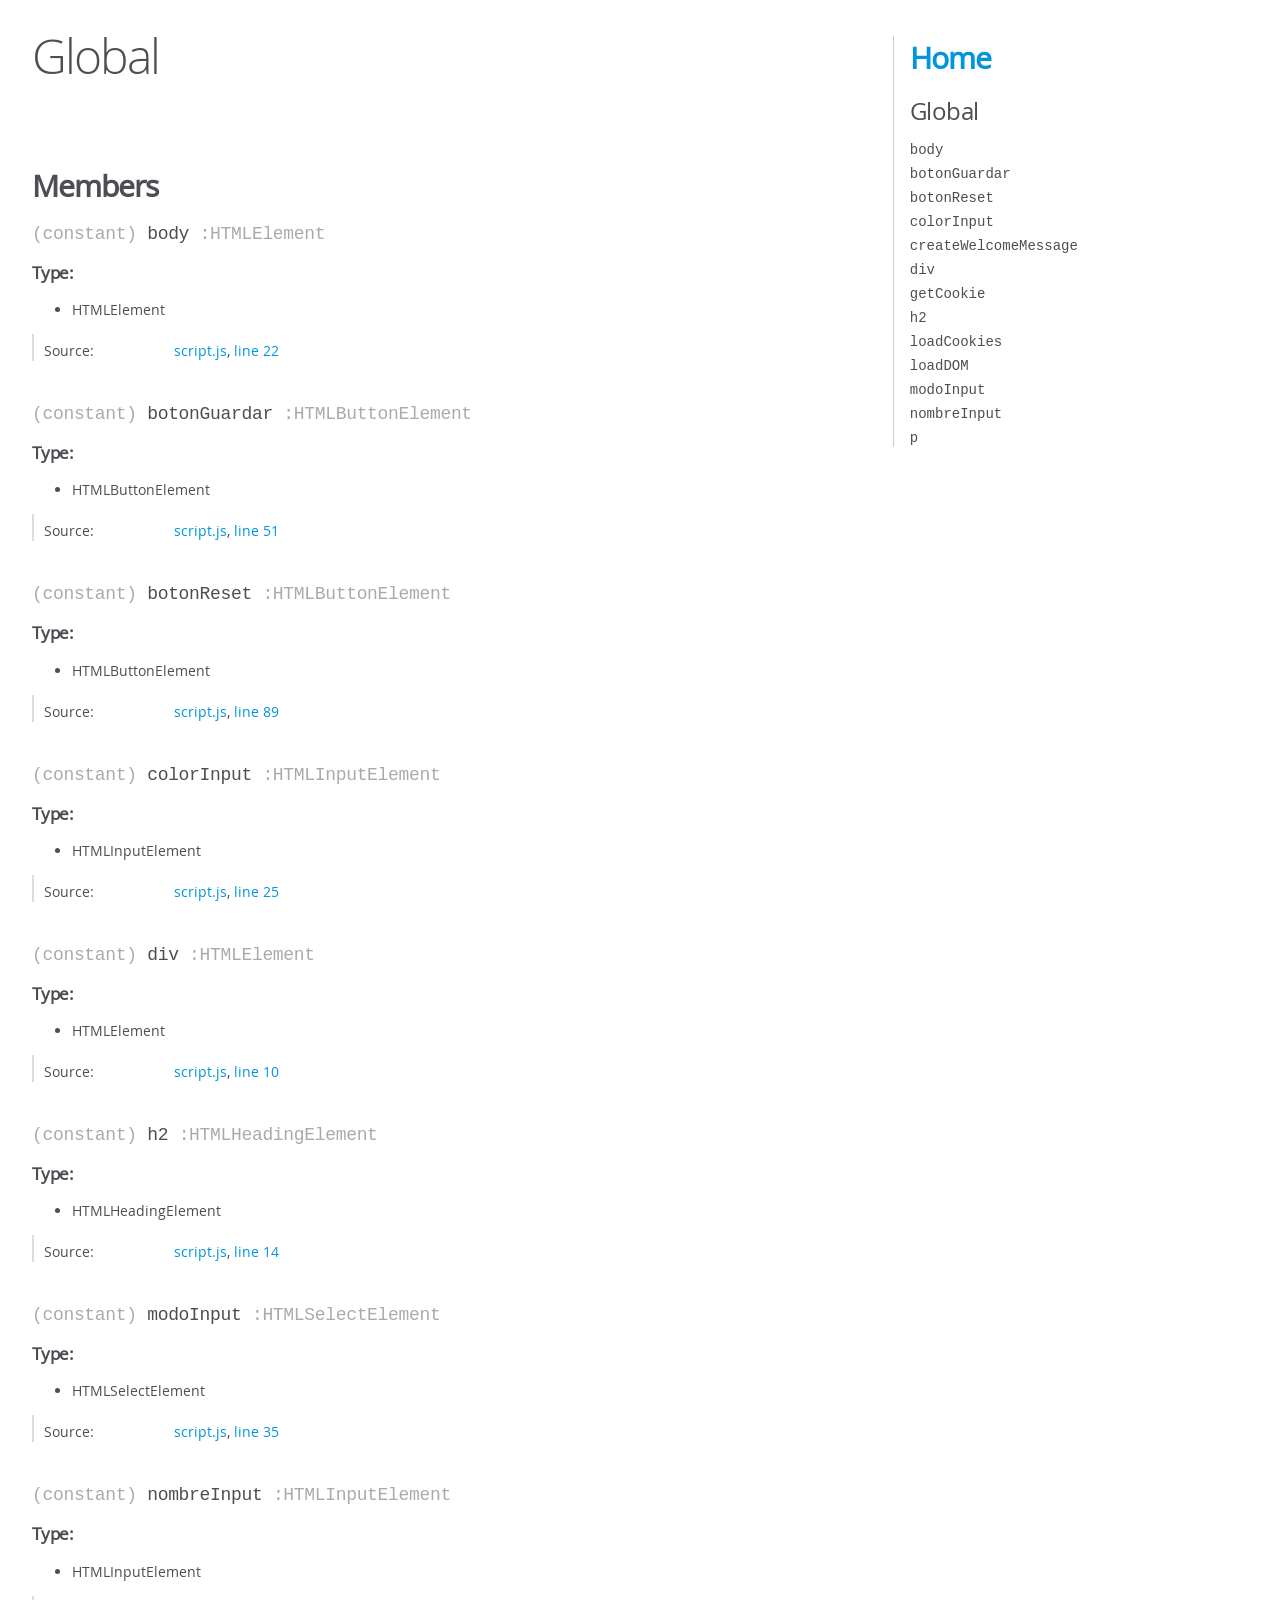
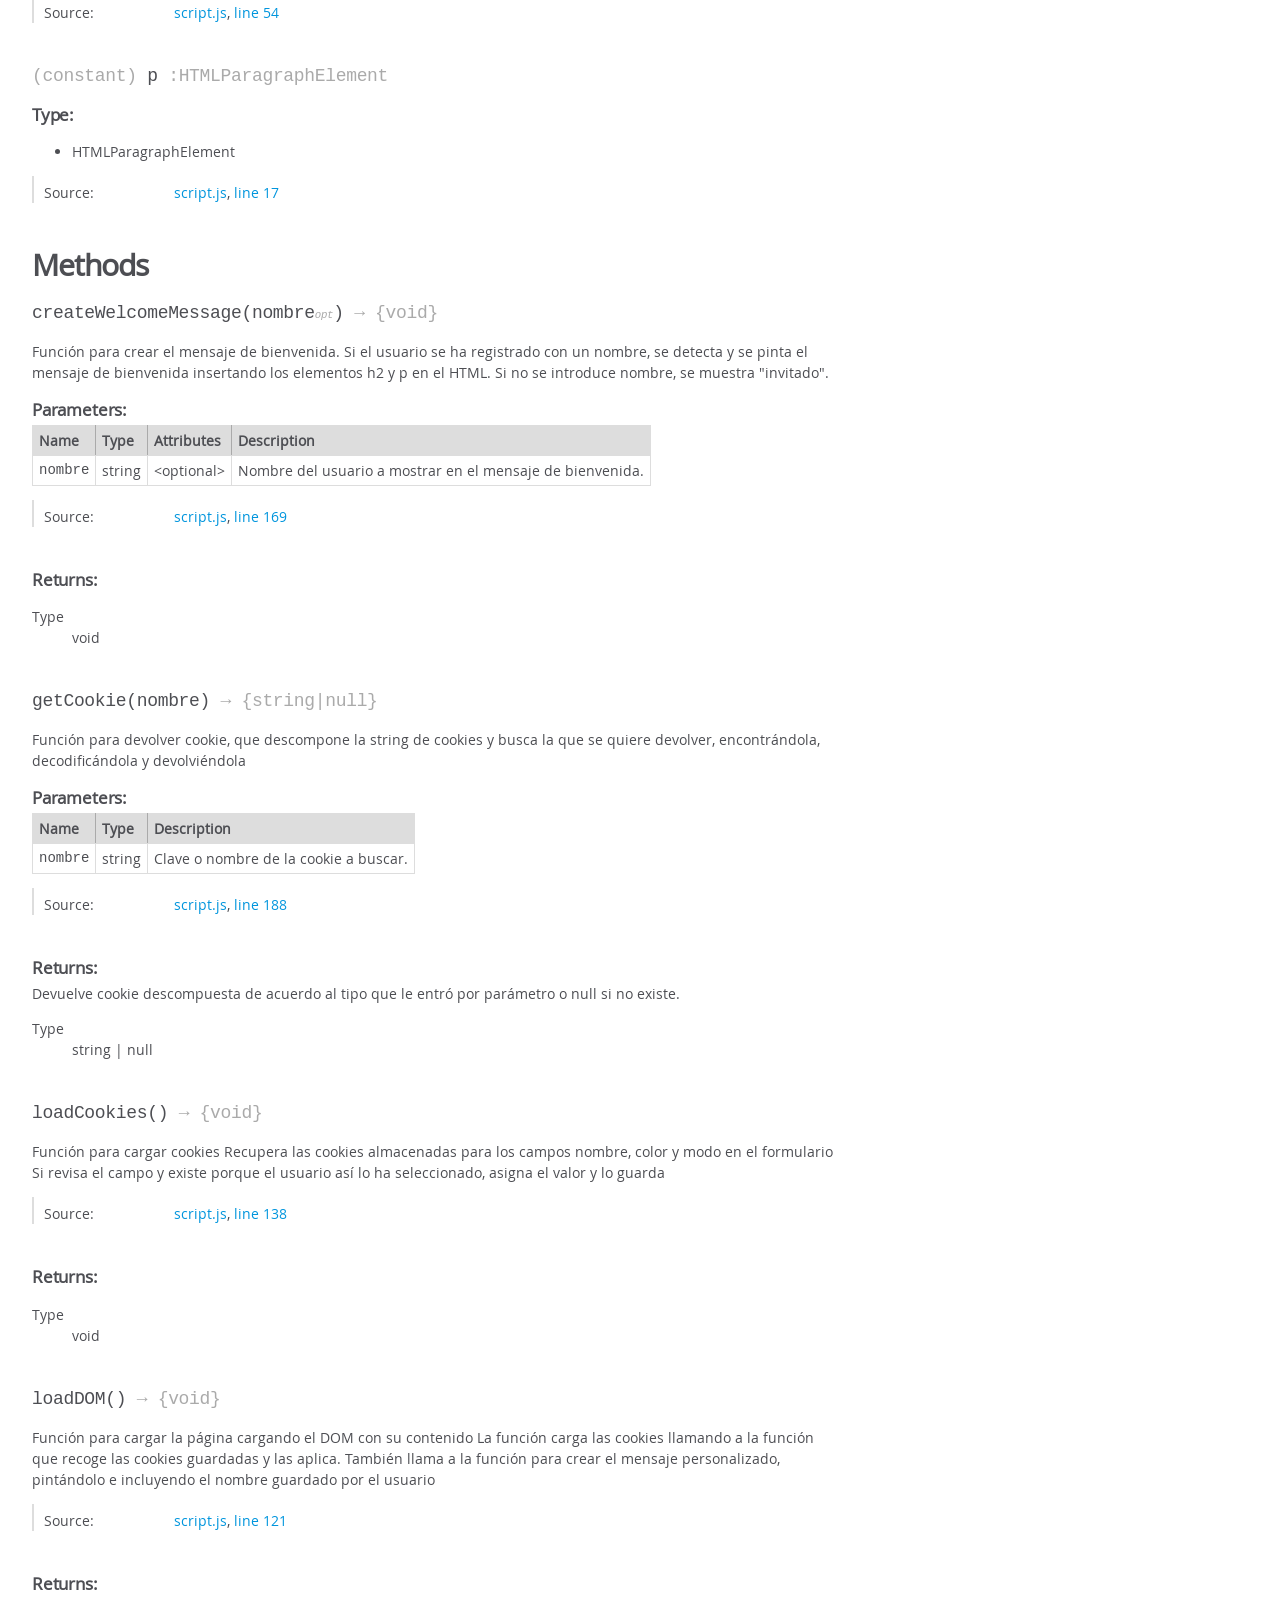
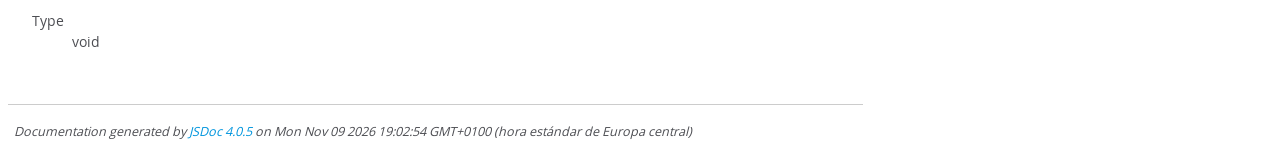
==== docs/global.html @ a6673b7a "Update project structure and functionality. Script.js programming and documentation . Generate docum" ====
<!DOCTYPE html>
<html lang="en">
<head>
    <meta charset="utf-8">
    <title>JSDoc: Global</title>

    <script src="scripts/prettify/prettify.js"> </script>
    <script src="scripts/prettify/lang-css.js"> </script>
    <!--[if lt IE 9]>
      <script src="//html5shiv.googlecode.com/svn/trunk/html5.js"></script>
    <![endif]-->
    <link type="text/css" rel="stylesheet" href="styles/prettify-tomorrow.css">
    <link type="text/css" rel="stylesheet" href="styles/jsdoc-default.css">
</head>

<body>

<div id="main">

    <h1 class="page-title">Global</h1>

    




<section>

<header>
    
        <h2></h2>
        
    
</header>

<article>
    <div class="container-overview">
    
        

        


<dl class="details">

    

    

    

    

    

    

    

    

    

    

    

    

    

    

    

    
</dl>


        
    
    </div>

    

    

    

    

    

    

    
        <h3 class="subsection-title">Members</h3>

        
            
<h4 class="name" id="body"><span class="type-signature">(constant) </span>body<span class="type-signature"> :HTMLElement</span></h4>






    <h5>Type:</h5>
    <ul>
        <li>
            
<span class="param-type">HTMLElement</span>


        </li>
    </ul>





<dl class="details">

    

    

    

    

    

    

    

    

    

    

    

    

    
    <dt class="tag-source">Source:</dt>
    <dd class="tag-source"><ul class="dummy"><li>
        <a href="script.js.html">script.js</a>, <a href="script.js.html#line22">line 22</a>
    </li></ul></dd>
    

    

    

    
</dl>






        
            
<h4 class="name" id="botonGuardar"><span class="type-signature">(constant) </span>botonGuardar<span class="type-signature"> :HTMLButtonElement</span></h4>






    <h5>Type:</h5>
    <ul>
        <li>
            
<span class="param-type">HTMLButtonElement</span>


        </li>
    </ul>





<dl class="details">

    

    

    

    

    

    

    

    

    

    

    

    

    
    <dt class="tag-source">Source:</dt>
    <dd class="tag-source"><ul class="dummy"><li>
        <a href="script.js.html">script.js</a>, <a href="script.js.html#line51">line 51</a>
    </li></ul></dd>
    

    

    

    
</dl>






        
            
<h4 class="name" id="botonReset"><span class="type-signature">(constant) </span>botonReset<span class="type-signature"> :HTMLButtonElement</span></h4>






    <h5>Type:</h5>
    <ul>
        <li>
            
<span class="param-type">HTMLButtonElement</span>


        </li>
    </ul>





<dl class="details">

    

    

    

    

    

    

    

    

    

    

    

    

    
    <dt class="tag-source">Source:</dt>
    <dd class="tag-source"><ul class="dummy"><li>
        <a href="script.js.html">script.js</a>, <a href="script.js.html#line89">line 89</a>
    </li></ul></dd>
    

    

    

    
</dl>






        
            
<h4 class="name" id="colorInput"><span class="type-signature">(constant) </span>colorInput<span class="type-signature"> :HTMLInputElement</span></h4>






    <h5>Type:</h5>
    <ul>
        <li>
            
<span class="param-type">HTMLInputElement</span>


        </li>
    </ul>





<dl class="details">

    

    

    

    

    

    

    

    

    

    

    

    

    
    <dt class="tag-source">Source:</dt>
    <dd class="tag-source"><ul class="dummy"><li>
        <a href="script.js.html">script.js</a>, <a href="script.js.html#line25">line 25</a>
    </li></ul></dd>
    

    

    

    
</dl>






        
            
<h4 class="name" id="div"><span class="type-signature">(constant) </span>div<span class="type-signature"> :HTMLElement</span></h4>






    <h5>Type:</h5>
    <ul>
        <li>
            
<span class="param-type">HTMLElement</span>


        </li>
    </ul>





<dl class="details">

    

    

    

    

    

    

    

    

    

    

    

    

    
    <dt class="tag-source">Source:</dt>
    <dd class="tag-source"><ul class="dummy"><li>
        <a href="script.js.html">script.js</a>, <a href="script.js.html#line10">line 10</a>
    </li></ul></dd>
    

    

    

    
</dl>






        
            
<h4 class="name" id="h2"><span class="type-signature">(constant) </span>h2<span class="type-signature"> :HTMLHeadingElement</span></h4>






    <h5>Type:</h5>
    <ul>
        <li>
            
<span class="param-type">HTMLHeadingElement</span>


        </li>
    </ul>





<dl class="details">

    

    

    

    

    

    

    

    

    

    

    

    

    
    <dt class="tag-source">Source:</dt>
    <dd class="tag-source"><ul class="dummy"><li>
        <a href="script.js.html">script.js</a>, <a href="script.js.html#line14">line 14</a>
    </li></ul></dd>
    

    

    

    
</dl>






        
            
<h4 class="name" id="modoInput"><span class="type-signature">(constant) </span>modoInput<span class="type-signature"> :HTMLSelectElement</span></h4>






    <h5>Type:</h5>
    <ul>
        <li>
            
<span class="param-type">HTMLSelectElement</span>


        </li>
    </ul>





<dl class="details">

    

    

    

    

    

    

    

    

    

    

    

    

    
    <dt class="tag-source">Source:</dt>
    <dd class="tag-source"><ul class="dummy"><li>
        <a href="script.js.html">script.js</a>, <a href="script.js.html#line35">line 35</a>
    </li></ul></dd>
    

    

    

    
</dl>






        
            
<h4 class="name" id="nombreInput"><span class="type-signature">(constant) </span>nombreInput<span class="type-signature"> :HTMLInputElement</span></h4>






    <h5>Type:</h5>
    <ul>
        <li>
            
<span class="param-type">HTMLInputElement</span>


        </li>
    </ul>





<dl class="details">

    

    

    

    

    

    

    

    

    

    

    

    

    
    <dt class="tag-source">Source:</dt>
    <dd class="tag-source"><ul class="dummy"><li>
        <a href="script.js.html">script.js</a>, <a href="script.js.html#line54">line 54</a>
    </li></ul></dd>
    

    

    

    
</dl>






        
            
<h4 class="name" id="p"><span class="type-signature">(constant) </span>p<span class="type-signature"> :HTMLParagraphElement</span></h4>






    <h5>Type:</h5>
    <ul>
        <li>
            
<span class="param-type">HTMLParagraphElement</span>


        </li>
    </ul>





<dl class="details">

    

    

    

    

    

    

    

    

    

    

    

    

    
    <dt class="tag-source">Source:</dt>
    <dd class="tag-source"><ul class="dummy"><li>
        <a href="script.js.html">script.js</a>, <a href="script.js.html#line17">line 17</a>
    </li></ul></dd>
    

    

    

    
</dl>






        
    

    
        <h3 class="subsection-title">Methods</h3>

        
            

    

    
    <h4 class="name" id="createWelcomeMessage"><span class="type-signature"></span>createWelcomeMessage<span class="signature">(nombre<span class="signature-attributes">opt</span>)</span><span class="type-signature"> &rarr; {void}</span></h4>
    

    



<div class="description">
    Función para crear el mensaje de bienvenida. Si el usuario se ha registrado con un nombre, se detecta y se pinta el mensaje de bienvenida insertando los elementos h2 y p en el HTML. Si no se introduce nombre, se muestra "invitado".
</div>









    <h5>Parameters:</h5>
    

<table class="params">
    <thead>
    <tr>
        
        <th>Name</th>
        

        <th>Type</th>

        
        <th>Attributes</th>
        

        

        <th class="last">Description</th>
    </tr>
    </thead>

    <tbody>
    

        <tr>
            
                <td class="name"><code>nombre</code></td>
            

            <td class="type">
            
                
<span class="param-type">string</span>


            
            </td>

            
                <td class="attributes">
                
                    &lt;optional><br>
                

                

                
                </td>
            

            

            <td class="description last">Nombre del usuario a mostrar en el mensaje de bienvenida.</td>
        </tr>

    
    </tbody>
</table>






<dl class="details">

    

    

    

    

    

    

    

    

    

    

    

    

    
    <dt class="tag-source">Source:</dt>
    <dd class="tag-source"><ul class="dummy"><li>
        <a href="script.js.html">script.js</a>, <a href="script.js.html#line169">line 169</a>
    </li></ul></dd>
    

    

    

    
</dl>















<h5>Returns:</h5>

        


<dl>
    <dt>
        Type
    </dt>
    <dd>
        
<span class="param-type">void</span>


    </dd>
</dl>

    





        
            

    

    
    <h4 class="name" id="getCookie"><span class="type-signature"></span>getCookie<span class="signature">(nombre)</span><span class="type-signature"> &rarr; {string|null}</span></h4>
    

    



<div class="description">
    Función para devolver cookie, que descompone la string de cookies y busca la que se quiere devolver, encontrándola, decodificándola y devolviéndola
</div>









    <h5>Parameters:</h5>
    

<table class="params">
    <thead>
    <tr>
        
        <th>Name</th>
        

        <th>Type</th>

        

        

        <th class="last">Description</th>
    </tr>
    </thead>

    <tbody>
    

        <tr>
            
                <td class="name"><code>nombre</code></td>
            

            <td class="type">
            
                
<span class="param-type">string</span>


            
            </td>

            

            

            <td class="description last">Clave o nombre de la cookie a buscar.</td>
        </tr>

    
    </tbody>
</table>






<dl class="details">

    

    

    

    

    

    

    

    

    

    

    

    

    
    <dt class="tag-source">Source:</dt>
    <dd class="tag-source"><ul class="dummy"><li>
        <a href="script.js.html">script.js</a>, <a href="script.js.html#line188">line 188</a>
    </li></ul></dd>
    

    

    

    
</dl>















<h5>Returns:</h5>

        
<div class="param-desc">
    Devuelve cookie descompuesta de acuerdo al tipo que le entró por parámetro o null si no existe.
</div>



<dl>
    <dt>
        Type
    </dt>
    <dd>
        
<span class="param-type">string</span>
|

<span class="param-type">null</span>


    </dd>
</dl>

    





        
            

    

    
    <h4 class="name" id="loadCookies"><span class="type-signature"></span>loadCookies<span class="signature">()</span><span class="type-signature"> &rarr; {void}</span></h4>
    

    



<div class="description">
    Función para cargar cookiesRecupera las cookies almacenadas para los campos nombre, color y modo en el formularioSi revisa el campo y existe porque el usuario así lo ha seleccionado, asigna el valor y lo guarda
</div>













<dl class="details">

    

    

    

    

    

    

    

    

    

    

    

    

    
    <dt class="tag-source">Source:</dt>
    <dd class="tag-source"><ul class="dummy"><li>
        <a href="script.js.html">script.js</a>, <a href="script.js.html#line138">line 138</a>
    </li></ul></dd>
    

    

    

    
</dl>















<h5>Returns:</h5>

        


<dl>
    <dt>
        Type
    </dt>
    <dd>
        
<span class="param-type">void</span>


    </dd>
</dl>

    





        
            

    

    
    <h4 class="name" id="loadDOM"><span class="type-signature"></span>loadDOM<span class="signature">()</span><span class="type-signature"> &rarr; {void}</span></h4>
    

    



<div class="description">
    Función para cargar la página cargando el DOM con su contenidoLa función carga las cookies llamando a la función que recoge las cookies guardadas y las aplica.También llama a la función para crear el mensaje personalizado, pintándolo e incluyendo el nombre guardado por el usuario
</div>













<dl class="details">

    

    

    

    

    

    

    

    

    

    

    

    

    
    <dt class="tag-source">Source:</dt>
    <dd class="tag-source"><ul class="dummy"><li>
        <a href="script.js.html">script.js</a>, <a href="script.js.html#line121">line 121</a>
    </li></ul></dd>
    

    

    

    
</dl>















<h5>Returns:</h5>

        


<dl>
    <dt>
        Type
    </dt>
    <dd>
        
<span class="param-type">void</span>


    </dd>
</dl>

    





        
    

    

    
</article>

</section>




</div>

<nav>
    <h2><a href="index.html">Home</a></h2><h3>Global</h3><ul><li><a href="global.html#body">body</a></li><li><a href="global.html#botonGuardar">botonGuardar</a></li><li><a href="global.html#botonReset">botonReset</a></li><li><a href="global.html#colorInput">colorInput</a></li><li><a href="global.html#createWelcomeMessage">createWelcomeMessage</a></li><li><a href="global.html#div">div</a></li><li><a href="global.html#getCookie">getCookie</a></li><li><a href="global.html#h2">h2</a></li><li><a href="global.html#loadCookies">loadCookies</a></li><li><a href="global.html#loadDOM">loadDOM</a></li><li><a href="global.html#modoInput">modoInput</a></li><li><a href="global.html#nombreInput">nombreInput</a></li><li><a href="global.html#p">p</a></li></ul>
</nav>

<br class="clear">

<footer>
    Documentation generated by <a href="https://github.com/jsdoc/jsdoc">JSDoc 4.0.5</a> on Mon Nov 09 2026 19:02:54 GMT+0100 (hora estándar de Europa central)
</footer>

<script> prettyPrint(); </script>
<script src="scripts/linenumber.js"> </script>
</body>
</html>
---- docs/styles/prettify-tomorrow.css ----
/* Tomorrow Theme */
/* Original theme - https://github.com/chriskempson/tomorrow-theme */
/* Pretty printing styles. Used with prettify.js. */
/* SPAN elements with the classes below are added by prettyprint. */
/* plain text */
.pln {
  color: #4d4d4c; }

@media screen {
  /* string content */
  .str {
    color: #718c00; }

  /* a keyword */
  .kwd {
    color: #8959a8; }

  /* a comment */
  .com {
    color: #8e908c; }

  /* a type name */
  .typ {
    color: #4271ae; }

  /* a literal value */
  .lit {
    color: #f5871f; }

  /* punctuation */
  .pun {
    color: #4d4d4c; }

  /* lisp open bracket */
  .opn {
    color: #4d4d4c; }

  /* lisp close bracket */
  .clo {
    color: #4d4d4c; }

  /* a markup tag name */
  .tag {
    color: #c82829; }

  /* a markup attribute name */
  .atn {
    color: #f5871f; }

  /* a markup attribute value */
  .atv {
    color: #3e999f; }

  /* a declaration */
  .dec {
    color: #f5871f; }

  /* a variable name */
  .var {
    color: #c82829; }

  /* a function name */
  .fun {
    color: #4271ae; } }
/* Use higher contrast and text-weight for printable form. */
@media print, projection {
  .str {
    color: #060; }

  .kwd {
    color: #006;
    font-weight: bold; }

  .com {
    color: #600;
    font-style: italic; }

  .typ {
    color: #404;
    font-weight: bold; }

  .lit {
    color: #044; }

  .pun, .opn, .clo {
    color: #440; }

  .tag {
    color: #006;
    font-weight: bold; }

  .atn {
    color: #404; }

  .atv {
    color: #060; } }
/* Style */
/*
pre.prettyprint {
  background: white;
  font-family: Consolas, Monaco, 'Andale Mono', monospace;
  font-size: 12px;
  line-height: 1.5;
  border: 1px solid #ccc;
  padding: 10px; }
*/

/* Specify class=linenums on a pre to get line numbering */
ol.linenums {
  margin-top: 0;
  margin-bottom: 0; }

/* IE indents via margin-left */
li.L0,
li.L1,
li.L2,
li.L3,
li.L4,
li.L5,
li.L6,
li.L7,
li.L8,
li.L9 {
  /* */ }

/* Alternate shading for lines */
li.L1,
li.L3,
li.L5,
li.L7,
li.L9 {
  /* */ }
---- docs/styles/jsdoc-default.css ----
@font-face {
    font-family: 'Open Sans';
    font-weight: normal;
    font-style: normal;
    src: url('../fonts/OpenSans-Regular-webfont.eot');
    src:
        local('Open Sans'),
        local('OpenSans'),
        url('../fonts/OpenSans-Regular-webfont.eot?#iefix') format('embedded-opentype'),
        url('../fonts/OpenSans-Regular-webfont.woff') format('woff'),
        url('../fonts/OpenSans-Regular-webfont.svg#open_sansregular') format('svg');
}

@font-face {
    font-family: 'Open Sans Light';
    font-weight: normal;
    font-style: normal;
    src: url('../fonts/OpenSans-Light-webfont.eot');
    src:
        local('Open Sans Light'),
        local('OpenSans Light'),
        url('../fonts/OpenSans-Light-webfont.eot?#iefix') format('embedded-opentype'),
        url('../fonts/OpenSans-Light-webfont.woff') format('woff'),
        url('../fonts/OpenSans-Light-webfont.svg#open_sanslight') format('svg');
}

html
{
    overflow: auto;
    background-color: #fff;
    font-size: 14px;
}

body
{
    font-family: 'Open Sans', sans-serif;
    line-height: 1.5;
    color: #4d4e53;
    background-color: white;
}

a, a:visited, a:active {
    color: #0095dd;
    text-decoration: none;
}

a:hover {
    text-decoration: underline;
}

header
{
    display: block;
    padding: 0px 4px;
}

tt, code, kbd, samp {
    font-family: Consolas, Monaco, 'Andale Mono', monospace;
}

.class-description {
    font-size: 130%;
    line-height: 140%;
    margin-bottom: 1em;
    margin-top: 1em;
}

.class-description:empty {
    margin: 0;
}

#main {
    float: left;
    width: 70%;
}

article dl {
    margin-bottom: 40px;
}

article img {
  max-width: 100%;
}

section
{
    display: block;
    background-color: #fff;
    padding: 12px 24px;
    border-bottom: 1px solid #ccc;
    margin-right: 30px;
}

.variation {
    display: none;
}

.signature-attributes {
    font-size: 60%;
    color: #aaa;
    font-style: italic;
    font-weight: lighter;
}

nav
{
    display: block;
    float: right;
    margin-top: 28px;
    width: 30%;
    box-sizing: border-box;
    border-left: 1px solid #ccc;
    padding-left: 16px;
}

nav ul {
    font-family: 'Lucida Grande', 'Lucida Sans Unicode', arial, sans-serif;
    font-size: 100%;
    line-height: 17px;
    padding: 0;
    margin: 0;
    list-style-type: none;
}

nav ul a, nav ul a:visited, nav ul a:active {
    font-family: Consolas, Monaco, 'Andale Mono', monospace;
    line-height: 18px;
    color: #4D4E53;
}

nav h3 {
    margin-top: 12px;
}

nav li {
    margin-top: 6px;
}

footer {
    display: block;
    padding: 6px;
    margin-top: 12px;
    font-style: italic;
    font-size: 90%;
}

h1, h2, h3, h4 {
    font-weight: 200;
    margin: 0;
}

h1
{
    font-family: 'Open Sans Light', sans-serif;
    font-size: 48px;
    letter-spacing: -2px;
    margin: 12px 24px 20px;
}

h2, h3.subsection-title
{
    font-size: 30px;
    font-weight: 700;
    letter-spacing: -1px;
    margin-bottom: 12px;
}

h3
{
    font-size: 24px;
    letter-spacing: -0.5px;
    margin-bottom: 12px;
}

h4
{
    font-size: 18px;
    letter-spacing: -0.33px;
    margin-bottom: 12px;
    color: #4d4e53;
}

h5, .container-overview .subsection-title
{
    font-size: 120%;
    font-weight: bold;
    letter-spacing: -0.01em;
    margin: 8px 0 3px 0;
}

h6
{
    font-size: 100%;
    letter-spacing: -0.01em;
    margin: 6px 0 3px 0;
    font-style: italic;
}

table
{
    border-spacing: 0;
    border: 0;
    border-collapse: collapse;
}

td, th
{
    border: 1px solid #ddd;
    margin: 0px;
    text-align: left;
    vertical-align: top;
    padding: 4px 6px;
    display: table-cell;
}

thead tr
{
    background-color: #ddd;
    font-weight: bold;
}

th { border-right: 1px solid #aaa; }
tr > th:last-child { border-right: 1px solid #ddd; }

.ancestors, .attribs { color: #999; }
.ancestors a, .attribs a
{
    color: #999 !important;
    text-decoration: none;
}

.clear
{
    clear: both;
}

.important
{
    font-weight: bold;
    color: #950B02;
}

.yes-def {
    text-indent: -1000px;
}

.type-signature {
    color: #aaa;
}

.name, .signature {
    font-family: Consolas, Monaco, 'Andale Mono', monospace;
}

.details { margin-top: 14px; border-left: 2px solid #DDD; }
.details dt { width: 120px; float: left; padding-left: 10px;  padding-top: 6px; }
.details dd { margin-left: 70px; }
.details ul { margin: 0; }
.details ul { list-style-type: none; }
.details li { margin-left: 30px; padding-top: 6px; }
.details pre.prettyprint { margin: 0 }
.details .object-value { padding-top: 0; }

.description {
    margin-bottom: 1em;
    margin-top: 1em;
}

.code-caption
{
    font-style: italic;
    font-size: 107%;
    margin: 0;
}

.source
{
    border: 1px solid #ddd;
    width: 80%;
    overflow: auto;
}

.prettyprint.source {
    width: inherit;
}

.source code
{
    font-size: 100%;
    line-height: 18px;
    display: block;
    padding: 4px 12px;
    margin: 0;
    background-color: #fff;
    color: #4D4E53;
}

.prettyprint code span.line
{
  display: inline-block;
}

.prettyprint.linenums
{
  padding-left: 70px;
  -webkit-user-select: none;
  -moz-user-select: none;
  -ms-user-select: none;
  user-select: none;
}

.prettyprint.linenums ol
{
  padding-left: 0;
}

.prettyprint.linenums li
{
  border-left: 3px #ddd solid;
}

.prettyprint.linenums li.selected,
.prettyprint.linenums li.selected *
{
  background-color: lightyellow;
}

.prettyprint.linenums li *
{
  -webkit-user-select: text;
  -moz-user-select: text;
  -ms-user-select: text;
  user-select: text;
}

.params .name, .props .name, .name code {
    color: #4D4E53;
    font-family: Consolas, Monaco, 'Andale Mono', monospace;
    font-size: 100%;
}

.params td.description > p:first-child,
.props td.description > p:first-child
{
    margin-top: 0;
    padding-top: 0;
}

.params td.description > p:last-child,
.props td.description > p:last-child
{
    margin-bottom: 0;
    padding-bottom: 0;
}

.disabled {
    color: #454545;
}
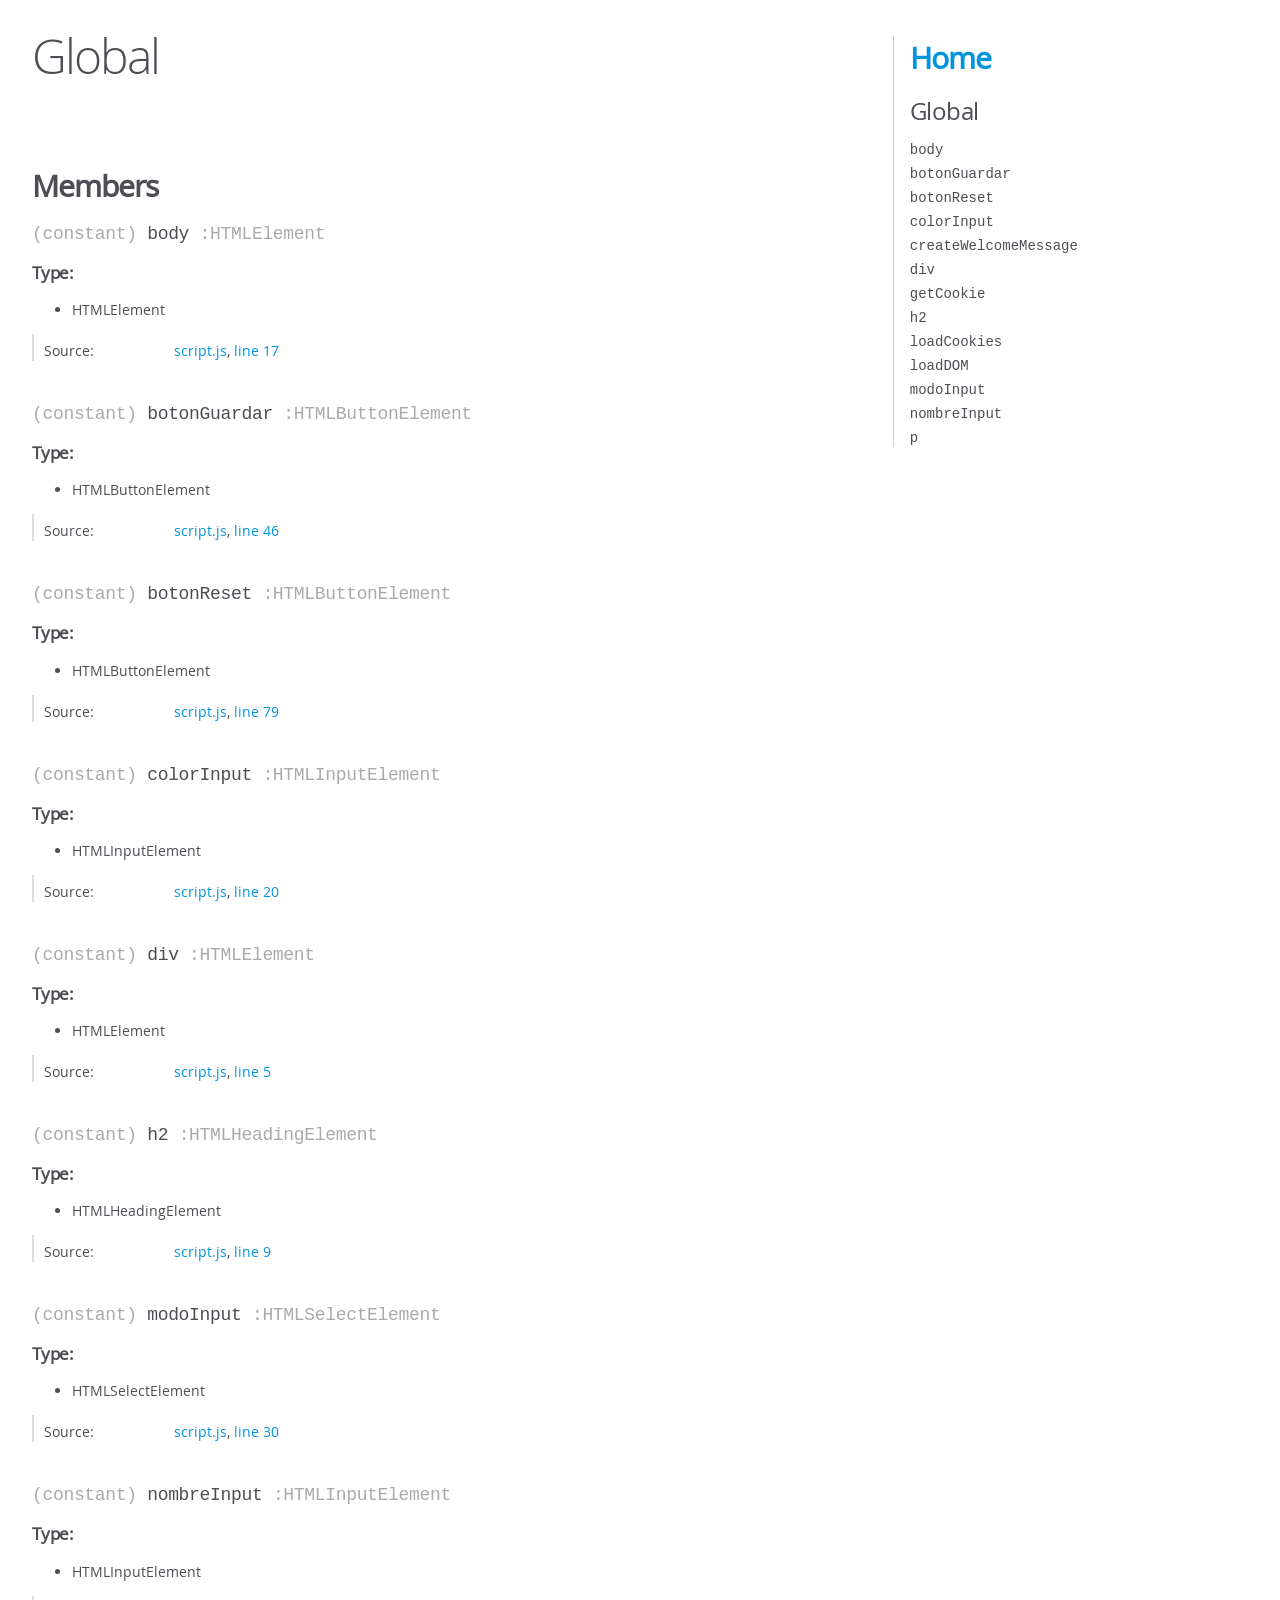
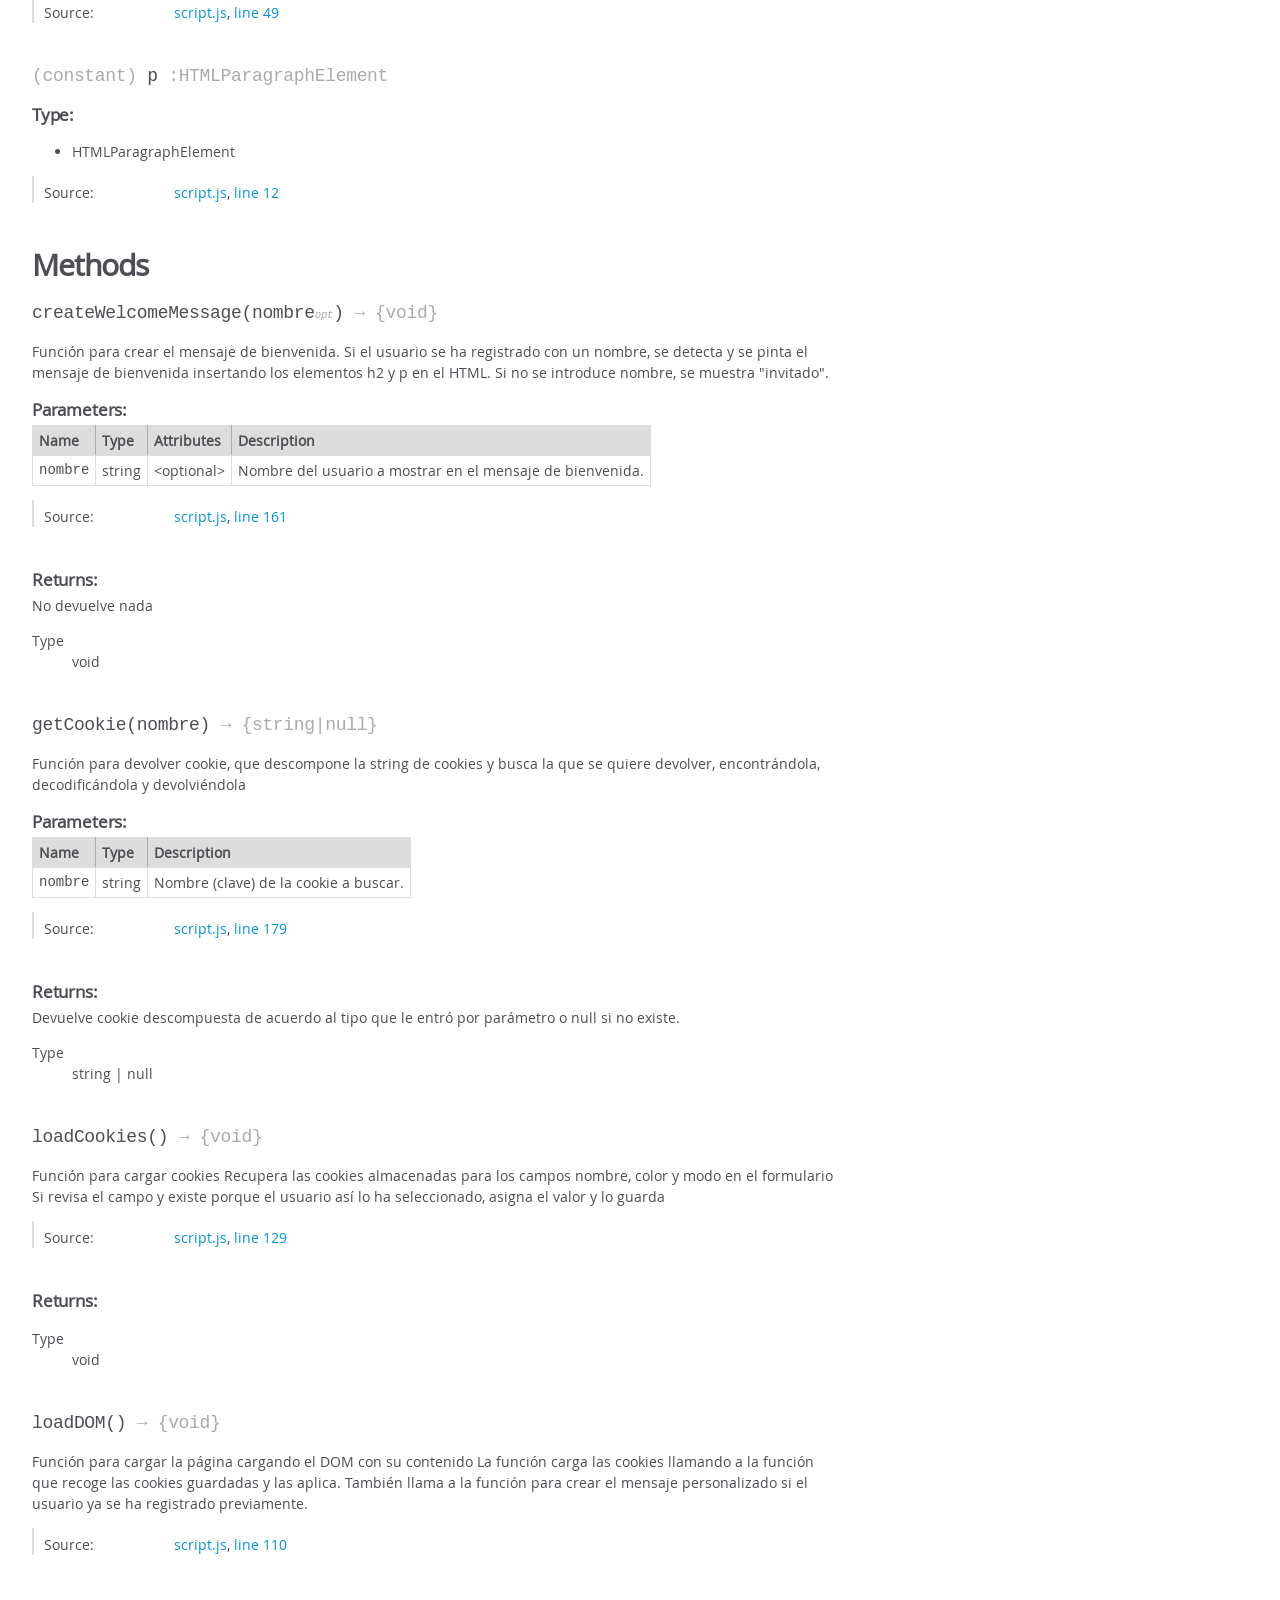
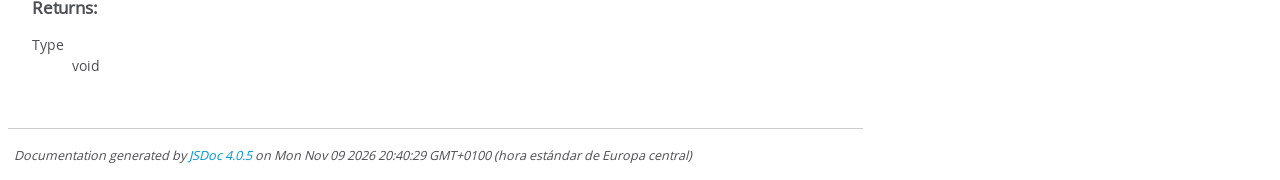
==== commit d5406794: "Update Script and Project. Update README.md, documentation and Github Pages Deployment link" ====
--- a/docs/global.html
+++ b/docs/global.html
@@ -148,7 +148,7 @@
     
     <dt class="tag-source">Source:</dt>
     <dd class="tag-source"><ul class="dummy"><li>
-        <a href="script.js.html">script.js</a>, <a href="script.js.html#line22">line 22</a>
+        <a href="script.js.html">script.js</a>, <a href="script.js.html#line17">line 17</a>
     </li></ul></dd>
     
 
@@ -216,7 +216,7 @@
     
     <dt class="tag-source">Source:</dt>
     <dd class="tag-source"><ul class="dummy"><li>
-        <a href="script.js.html">script.js</a>, <a href="script.js.html#line51">line 51</a>
+        <a href="script.js.html">script.js</a>, <a href="script.js.html#line46">line 46</a>
     </li></ul></dd>
     
 
@@ -284,7 +284,7 @@
     
     <dt class="tag-source">Source:</dt>
     <dd class="tag-source"><ul class="dummy"><li>
-        <a href="script.js.html">script.js</a>, <a href="script.js.html#line89">line 89</a>
+        <a href="script.js.html">script.js</a>, <a href="script.js.html#line79">line 79</a>
     </li></ul></dd>
     
 
@@ -352,7 +352,7 @@
     
     <dt class="tag-source">Source:</dt>
     <dd class="tag-source"><ul class="dummy"><li>
-        <a href="script.js.html">script.js</a>, <a href="script.js.html#line25">line 25</a>
+        <a href="script.js.html">script.js</a>, <a href="script.js.html#line20">line 20</a>
     </li></ul></dd>
     
 
@@ -420,7 +420,7 @@
     
     <dt class="tag-source">Source:</dt>
     <dd class="tag-source"><ul class="dummy"><li>
-        <a href="script.js.html">script.js</a>, <a href="script.js.html#line10">line 10</a>
+        <a href="script.js.html">script.js</a>, <a href="script.js.html#line5">line 5</a>
     </li></ul></dd>
     
 
@@ -488,7 +488,7 @@
     
     <dt class="tag-source">Source:</dt>
     <dd class="tag-source"><ul class="dummy"><li>
-        <a href="script.js.html">script.js</a>, <a href="script.js.html#line14">line 14</a>
+        <a href="script.js.html">script.js</a>, <a href="script.js.html#line9">line 9</a>
     </li></ul></dd>
     
 
@@ -556,7 +556,7 @@
     
     <dt class="tag-source">Source:</dt>
     <dd class="tag-source"><ul class="dummy"><li>
-        <a href="script.js.html">script.js</a>, <a href="script.js.html#line35">line 35</a>
+        <a href="script.js.html">script.js</a>, <a href="script.js.html#line30">line 30</a>
     </li></ul></dd>
     
 
@@ -624,7 +624,7 @@
     
     <dt class="tag-source">Source:</dt>
     <dd class="tag-source"><ul class="dummy"><li>
-        <a href="script.js.html">script.js</a>, <a href="script.js.html#line54">line 54</a>
+        <a href="script.js.html">script.js</a>, <a href="script.js.html#line49">line 49</a>
     </li></ul></dd>
     
 
@@ -692,7 +692,7 @@
     
     <dt class="tag-source">Source:</dt>
     <dd class="tag-source"><ul class="dummy"><li>
-        <a href="script.js.html">script.js</a>, <a href="script.js.html#line17">line 17</a>
+        <a href="script.js.html">script.js</a>, <a href="script.js.html#line12">line 12</a>
     </li></ul></dd>
     
 
@@ -833,7 +833,7 @@
     
     <dt class="tag-source">Source:</dt>
     <dd class="tag-source"><ul class="dummy"><li>
-        <a href="script.js.html">script.js</a>, <a href="script.js.html#line169">line 169</a>
+        <a href="script.js.html">script.js</a>, <a href="script.js.html#line161">line 161</a>
     </li></ul></dd>
     
 
@@ -861,6 +861,10 @@
 <h5>Returns:</h5>
 
         
+<div class="param-desc">
+    No devuelve nada
+</div>
+
 
 
 <dl>
@@ -947,7 +951,7 @@
 
             
 
-            <td class="description last">Clave o nombre de la cookie a buscar.</td>
+            <td class="description last">Nombre (clave) de la cookie a buscar.</td>
         </tr>
 
     
@@ -988,7 +992,7 @@
     
     <dt class="tag-source">Source:</dt>
     <dd class="tag-source"><ul class="dummy"><li>
-        <a href="script.js.html">script.js</a>, <a href="script.js.html#line188">line 188</a>
+        <a href="script.js.html">script.js</a>, <a href="script.js.html#line179">line 179</a>
     </li></ul></dd>
     
 
@@ -1103,7 +1107,7 @@
     
     <dt class="tag-source">Source:</dt>
     <dd class="tag-source"><ul class="dummy"><li>
-        <a href="script.js.html">script.js</a>, <a href="script.js.html#line138">line 138</a>
+        <a href="script.js.html">script.js</a>, <a href="script.js.html#line129">line 129</a>
     </li></ul></dd>
     
 
@@ -1167,7 +1171,7 @@
 <div class="description">
     Función para cargar la página cargando el DOM con su contenido La función carga las cookies llamando a la función que recoge las cookies guardadas y las aplica.-También llama a la función para crear el mensaje personalizado, pintándolo e incluyendo el nombre guardado por el usuario
+También llama a la función para crear el mensaje personalizado si el usuario ya se ha registrado previamente.
 </div>
 
 
@@ -1211,7 +1215,7 @@
     
     <dt class="tag-source">Source:</dt>
     <dd class="tag-source"><ul class="dummy"><li>
-        <a href="script.js.html">script.js</a>, <a href="script.js.html#line121">line 121</a>
+        <a href="script.js.html">script.js</a>, <a href="script.js.html#line110">line 110</a>
     </li></ul></dd>
     
 
@@ -1281,7 +1285,7 @@
 <br class="clear">
 
 <footer>
-    Documentation generated by <a href="https://github.com/jsdoc/jsdoc">JSDoc 4.0.5</a> on Mon Nov 09 2026 19:02:54 GMT+0100 (hora estándar de Europa central)
+    Documentation generated by <a href="https://github.com/jsdoc/jsdoc">JSDoc 4.0.5</a> on Mon Nov 09 2026 20:40:29 GMT+0100 (hora estándar de Europa central)
 </footer>
 
 <script> prettyPrint(); </script>
